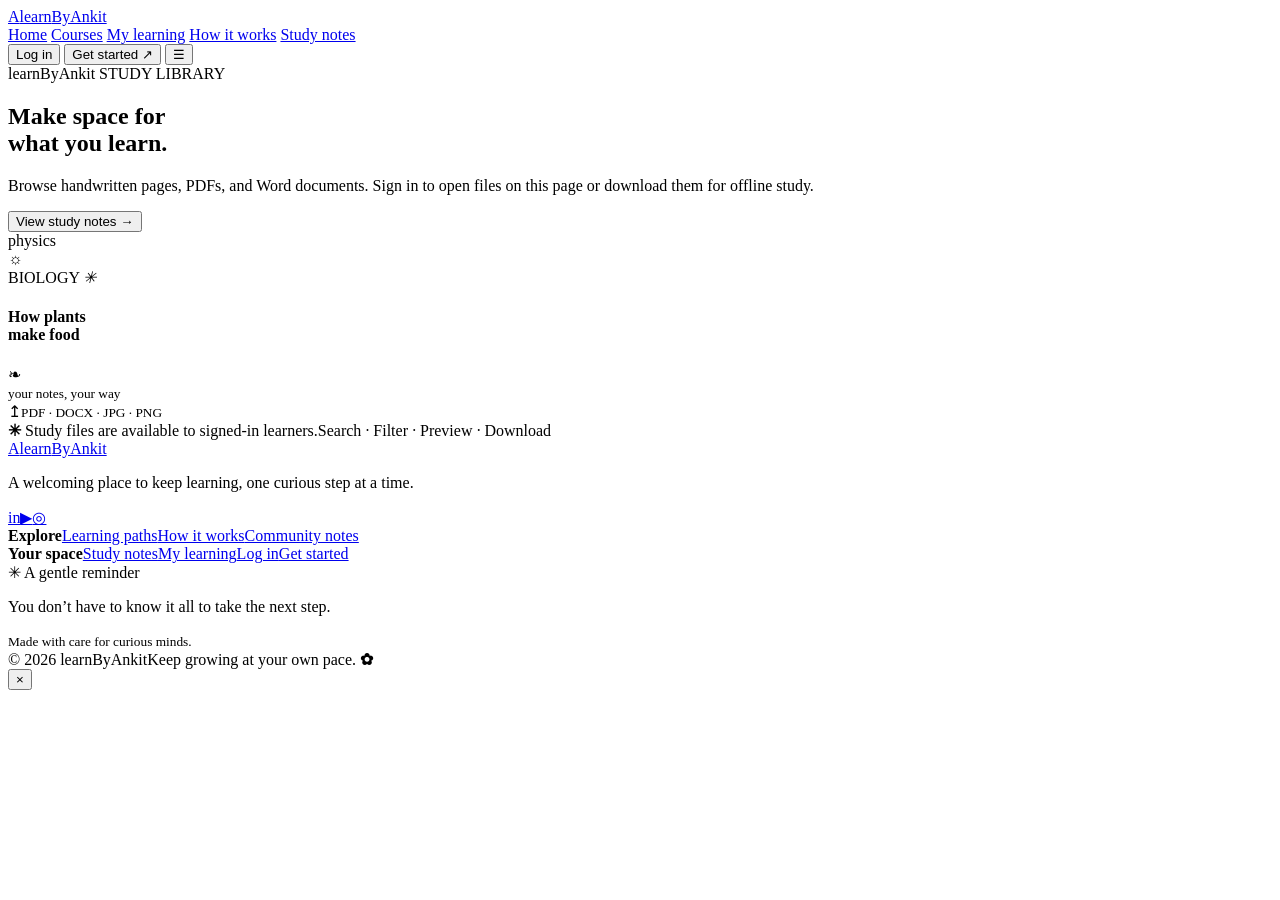
==== notes.html @ 1abc1a25 "Publish learnByAnkit: add notes.html" ====
<!doctype html>
<html lang="en">
<head>
<meta charset="utf-8">
<meta name="viewport" content="width=device-width, initial-scale=1">
<meta name="theme-color" content="#101820">
<title>Study notes · learnByAnkit</title>
<meta name="description" content="View and download handwritten study notes on learnByAnkit.">
<link rel="preconnect" href="https://fonts.googleapis.com">
<link rel="preconnect" href="https://fonts.gstatic.com" crossorigin>
<link href="https://fonts.googleapis.com/css2?family=DM+Sans:wght@400;500;600;700&family=Manrope:wght@400;500;600;700;800&display=swap" rel="stylesheet">
<link rel="stylesheet" href="styles.css?v=learnbyankit-1">
</head>
<body data-default-page="notes">
<header class="site-header">
  <a href="index.html#home" class="brand"><span class="brand-mark">A</span><span>learn<span class="brand-light">ByAnkit</span></span></a>
  <nav class="main-nav" id="mainNav" aria-label="Main navigation">
    <a href="index.html#home" data-page-link="home">Home</a>
    <a href="index.html#courses" data-page-link="courses">Courses</a>
    <a href="index.html#dashboard" data-page-link="dashboard">My learning</a>
    <a href="index.html#how" data-page-link="how">How it works</a>
    <a href="notes.html" data-page-link="notes">Study notes</a>
  </nav>
  <div class="header-actions">
    <button class="login-button" id="loginButton">Log in</button>
    <button class="small-primary" id="signupButton">Get started <span>↗</span></button>
    <button class="menu-toggle" id="menuToggle" aria-label="Open navigation" aria-controls="mainNav" aria-expanded="false">☰</button>
  </div>
</header>
<main id="appMain">
  <section class="notes-section section" id="notes" data-page-view="notes">
    <div class="notes-intro">
      <div>
        <div class="eyebrow section-eyebrow">learnByAnkit STUDY LIBRARY</div>
        <h2>Make space for<br><span>what you learn.</span></h2>
        <p>Browse handwritten pages, PDFs, and Word documents. Sign in to open files on this page or download them for offline study.</p>
        <div class="notes-actions">
          
          <button class="quiet-link" id="browseNotes">View study notes <span>→</span></button>
        </div>
      </div>
      <div class="notes-stack" aria-hidden="true">
        <div class="paper paper-back"><span>physics</span><div class="scribble-lines"></div><span class="paper-doodle">☼</span></div>
        <div class="paper paper-front"><span class="paper-subject">BIOLOGY <i>✳</i></span><h4>How plants<br>make food</h4><div class="handwritten-lines"><i></i><i></i><i></i><i></i></div><div class="leaf-doodle">❧</div><small>your notes, your way</small></div>
        <span class="upload-badge">↥<small>PDF · DOCX · JPG · PNG</small></span>
      </div>
    </div>
    <div class="notes-library-wrap" id="notesLibrary" aria-live="polite"></div>
    <div class="notes-bottom"><span><b>✳</b> Study files are available to signed-in learners.</span><span>Search <i>·</i> Filter <i>·</i> Preview <i>·</i> Download</span></div>
  </section>
</main>
<footer class="site-footer">
  <div class="footer-main">
    <div class="footer-brand"><a href="index.html#home" class="brand"><span class="brand-mark">A</span><span>learn<span class="brand-light">ByAnkit</span></span></a><p>A welcoming place to keep learning, one curious step at a time.</p><div class="social-row"><a href="index.html#home">in</a><a href="index.html#home">▶</a><a href="index.html#home">◎</a></div></div>
    <div class="footer-col"><b>Explore</b><a href="index.html#courses">Learning paths</a><a href="index.html#how">How it works</a><a href="notes.html">Community notes</a></div>
    <div class="footer-col"><b>Your space</b><a href="notes.html" id="footerUpload">Study notes</a><a href="index.html#dashboard">My learning</a><a href="#notes" id="footerLogin">Log in</a><a href="index.html#courses">Get started</a></div>
    <div class="footer-col footer-note"><span>✳ A gentle reminder</span><p>You don’t have to know it all to take the next step.</p><small>Made with care for curious minds.</small></div>
  </div>
  <div class="footer-bottom"><span>© 2026 learnByAnkit</span><span>Keep growing at your own pace. <b>✿</b></span></div>
</footer>
<div class="modal-backdrop hidden" id="modalBackdrop"><section class="modal" role="dialog" aria-modal="true" aria-labelledby="modalTitle"><button class="modal-close" id="modalClose" aria-label="Close">×</button><div id="modalBody"></div></section></div>
<div class="toast" id="toast" role="status"></div>
<input type="file" id="fileInput" accept="image/*,.pdf,.docx" multiple hidden>
<script src="config.js"></script>
<script type="module" src="app.js?v=learnbyankit-1"></script>
</body>
</html>
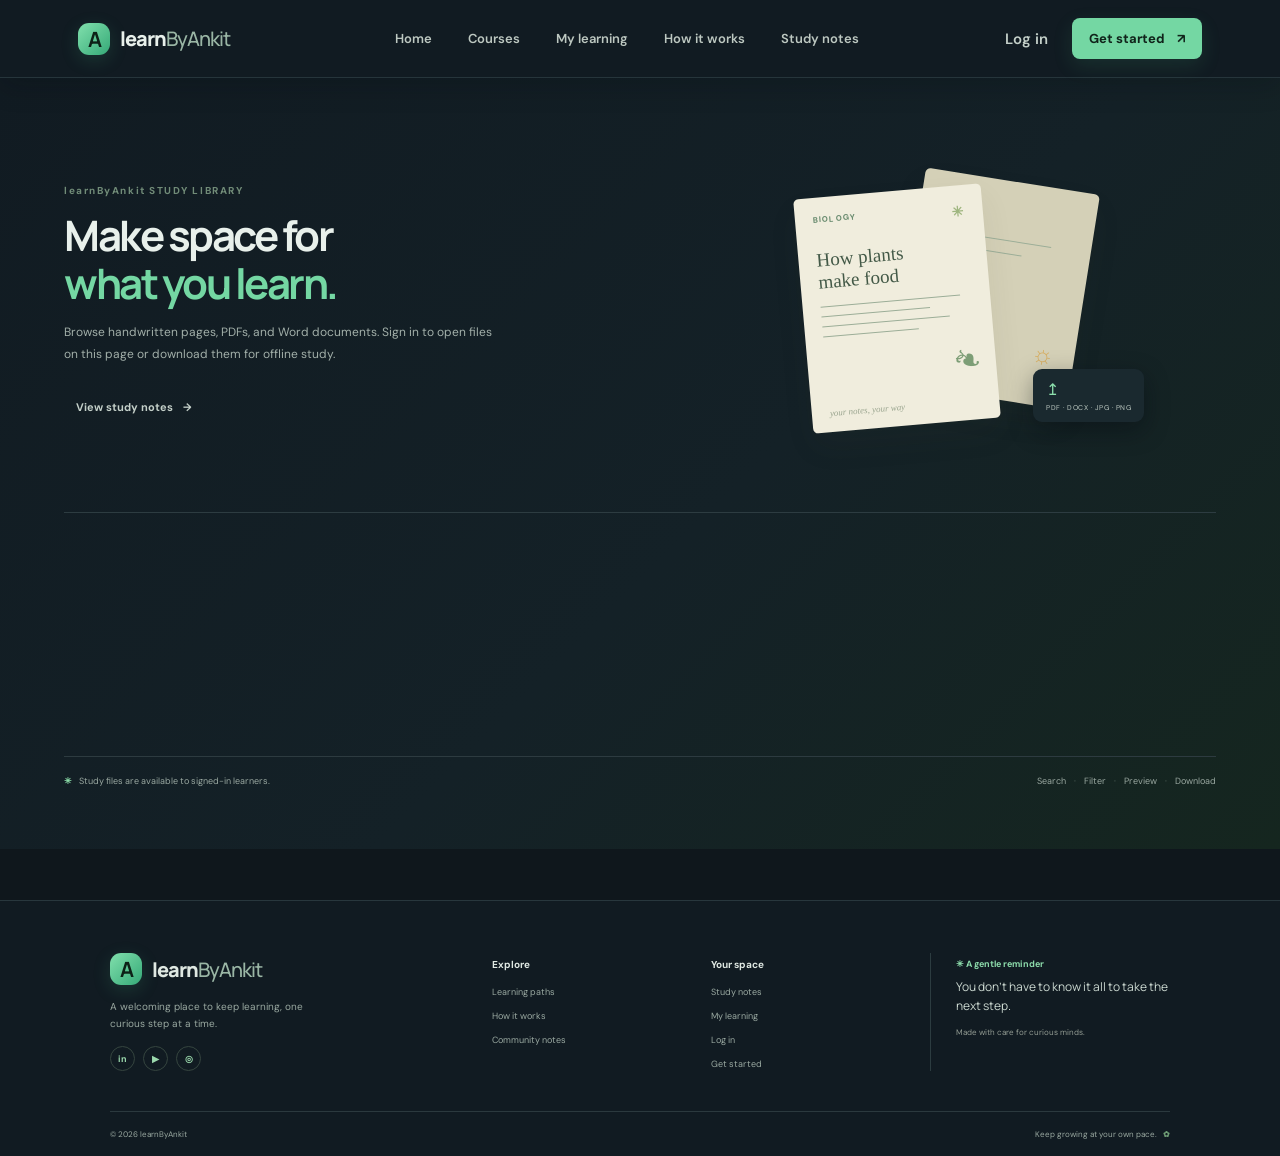
==== commit 38d80521: "Add course lecture pages and sign-in gate" ====
--- a/notes.html
+++ b/notes.html
@@ -9,7 +9,7 @@
 <link rel="preconnect" href="https://fonts.googleapis.com">
 <link rel="preconnect" href="https://fonts.gstatic.com" crossorigin>
 <link href="https://fonts.googleapis.com/css2?family=DM+Sans:wght@400;500;600;700&family=Manrope:wght@400;500;600;700;800&display=swap" rel="stylesheet">
-<link rel="stylesheet" href="styles.css?v=learnbyankit-1">
+<link rel="stylesheet" href="styles.css?v=learnbyankit-2">
 </head>
 <body data-default-page="notes">
 <header class="site-header">
@@ -62,7 +62,7 @@
 <div class="toast" id="toast" role="status"></div>
 <input type="file" id="fileInput" accept="image/*,.pdf,.docx" multiple hidden>
 <script src="config.js"></script>
-<script type="module" src="app.js?v=learnbyankit-1"></script>
+<script type="module" src="app.js?v=learnbyankit-2"></script>
 </body>
 </html>
 
--- a/styles.css
+++ b/styles.css
@@ -0,0 +1,299 @@
+:root{--ink:#202a35;--muted:#6f7984;--green:#287b62;--green-dark:#1e614d;--mint:#e5f2e8;--paper:#f7f8f4;--line:#e9ece7;--lilac:#f0edfb;--yellow:#faf2d7;--font:'DM Sans',sans-serif;--display:'Manrope',sans-serif}*{box-sizing:border-box}html{scroll-behavior:smooth}body{margin:0;background:#fff;color:var(--ink);font-family:var(--font);font-size:15px;-webkit-font-smoothing:antialiased}button,a{font:inherit}button{cursor:pointer}a{color:inherit;text-decoration:none}.site-header{height:78px;display:flex;align-items:center;justify-content:space-between;padding:0 max(6.1vw,28px);border-bottom:1px solid #f0f1ef;background:#fff;position:sticky;top:0;z-index:20}.brand{display:inline-flex;align-items:center;gap:10px;font-family:var(--display);font-size:20px;font-weight:800;letter-spacing:-1px}.brand-mark{height:32px;width:32px;border-radius:11px;background:#287b62;color:#fff;display:grid;place-items:center;font-size:21px;font-weight:700}.brand-light{font-weight:500;color:#668273}.main-nav{display:flex;align-items:center;gap:38px;margin-left:58px}.main-nav a{font-size:13px;font-weight:600;color:#626d77;transition:.2s}.main-nav a:hover{color:var(--green)}.header-actions{display:flex;gap:12px;align-items:center}.login-button,.quiet-link{border:0;background:transparent;color:#3d4b53;font-weight:600;padding:10px 12px}.small-primary{border:0;border-radius:8px;background:#27795f;color:white;padding:12px 17px;font-size:13px;font-weight:700;box-shadow:0 5px 14px #24795f24}.small-primary span{margin-left:9px}.menu-toggle{display:none;border:0;background:none;font-size:22px;color:var(--ink)}.hero{max-width:1240px;margin:auto;min-height:590px;display:grid;grid-template-columns:1fr 1fr;align-items:center;padding:62px 42px 56px;gap:35px}.hero-copy{padding-left:20px}.eyebrow{font-size:10px;letter-spacing:1.55px;font-weight:700;color:#53826c;display:flex;align-items:center;gap:9px}.eyebrow-dot{width:7px;height:7px;background:#83bb8d;border-radius:50%}h1,h2,h3,h4,p{margin-top:0}h1,h2{font-family:var(--display);letter-spacing:-2.5px}h1{font-size:60px;line-height:1.08;font-weight:700;margin:23px 0 20px}h1 span,h2 span{color:var(--green)}.hero-description{max-width:440px;font-size:16px;line-height:1.75;color:#69747f;margin-bottom:27px}.hero-actions{display:flex;gap:12px;align-items:center}.primary-button{display:inline-flex;align-items:center;justify-content:center;gap:19px;border:0;border-radius:7px;padding:14px 18px;background:var(--green);color:white;font-size:13px;font-weight:700;box-shadow:0 6px 14px #287b622b;transition:.2s}.primary-button:hover,.small-primary:hover{background:var(--green-dark);transform:translateY(-1px)}.outline-button{display:inline-flex;align-items:center;gap:10px;padding:13px 15px;border-radius:7px;border:1px solid #e2e7e2;background:#fff;color:#36444b;font-size:13px;font-weight:600}.play-icon{font-size:12px;color:var(--green)}.hero-proof{display:flex;align-items:center;gap:12px;margin-top:37px}.avatar-stack{display:flex;padding-left:2px}.avatar-stack span{height:28px;width:28px;border-radius:50%;border:2px solid white;background:#dae9dd;color:#32624c;display:grid;place-items:center;margin-left:-3px;font-weight:700;font-size:9px}.avatar-stack span:nth-child(2){background:#f3dec5;color:#936442}.avatar-stack span:nth-child(3){background:#e6def7;color:#69548e}.avatar-stack span:nth-child(4){background:#eff1ec;color:#587165}.hero-proof b,.hero-proof small{display:block}.hero-proof b{font-size:10px}.hero-proof small{font-size:9px;color:#879099;margin-top:3px}.proof-stars{font-size:9px;letter-spacing:1px;color:#dfa944;margin-left:3px}.hero-visual{position:relative;height:466px;border-radius:20px;background:#f2f5ed;overflow:hidden}.visual-glow{position:absolute;width:290px;height:290px;border-radius:50%;background:#e8eddf;top:55px;left:50%;transform:translateX(-50%)}.hero-orbit{position:absolute;border:1px solid #dfe7da;border-radius:50%;left:50%;top:52%;transform:translate(-50%,-50%)}.orbit-a{width:390px;height:330px}.orbit-b{width:450px;height:400px}.hero-illustration{position:absolute;left:0;right:0;bottom:0;height:350px;overflow:hidden}.sun-disc{position:absolute;top:22px;left:calc(50% - 100px);height:200px;width:200px;border-radius:50%;background:#f6dc98}.hill{position:absolute;bottom:-110px;border-radius:50% 50% 0 0}.hill-back{height:240px;width:630px;left:-130px;background:#d9ead7;transform:rotate(-4deg)}.hill-front{height:220px;width:650px;right:-170px;background:#c4ddca;transform:rotate(5deg)}.open-book{position:absolute;left:50%;bottom:32px;transform:translateX(-50%) rotate(-3deg);height:157px;width:258px;display:flex;filter:drop-shadow(0 18px 12px #476b4425)}.book-page{position:relative;width:50%;height:100%;background:#fffdf4;padding:16px 15px;color:#416451}.left-page{border-radius:10px 2px 3px 10px;transform:skewY(-4deg);border-right:1px solid #ebeadf}.right-page{border-radius:2px 10px 10px 3px;transform:skewY(4deg);padding-left:17px}.book-mark{font-size:19px;color:#76a57c}.book-page i{display:block;height:2px;width:74%;background:#d4ddcd;margin:9px 0}.book-page i:nth-of-type(2){width:88%}.book-page i:nth-of-type(3){width:65%}.book-page small{position:absolute;bottom:14px;font-family:Georgia,serif;font-style:italic;font-size:10px}.book-spine{position:absolute;height:144px;width:5px;background:#e7dfbf;left:calc(50% - 2px);top:8px;border-radius:50%}.book-scribble{font-family:Georgia,serif;font-size:16px;font-style:italic;line-height:1.15;color:#d58264;display:block;transform:rotate(-8deg);margin:2px 0 8px 3px}.sparkle{position:absolute;color:#79a580}.sparkle-a{top:88px;left:18%;font-size:24px}.sparkle-b{top:58px;right:20%;font-size:18px}.sparkle-c{top:210px;right:13%;font-size:27px}.plant{position:absolute;bottom:44px;width:60px;height:100px}.plant-left{left:16%}.plant-right{right:14%;transform:scale(.78)}.plant b{position:absolute;bottom:0;left:25px;width:6px;height:73px;background:#719770;border-radius:8px}.plant i{position:absolute;width:22px;height:11px;border-radius:100% 0 100% 0;background:#87ac7c;left:8px;bottom:39px;transform:rotate(18deg)}.plant i:nth-child(2){left:27px;bottom:55px;transform:rotate(-45deg)}.plant i:nth-child(3){left:9px;bottom:70px;transform:rotate(15deg)}.hero-caption,.floating-note{position:absolute;background:#fff;border:1px solid #edf0eb;box-shadow:0 9px 26px #263f3310;border-radius:10px;z-index:2;display:flex;align-items:center}.hero-caption{top:41px;left:30px;padding:12px;gap:10px}.caption-icon{height:29px;width:29px;border-radius:9px;display:grid;place-items:center;background:#eef4ea;color:#57946a}.hero-caption b,.hero-caption small,.floating-note b,.floating-note small{display:block}.hero-caption b,.floating-note b{font-size:10px}.hero-caption small,.floating-note small{font-size:8px;color:#89918f;margin-top:4px}.hero-caption>i{font-style:normal;color:#43815f;margin-left:15px}.floating-note{padding:10px 13px;gap:9px}.note-top{right:20px;top:98px}.note-bottom{bottom:31px;right:24px}.note-check,.note-emoji{height:25px;width:25px;border-radius:8px;display:grid;place-items:center;background:#eaf5e9;color:#4f9364;font-size:11px}.note-emoji{background:#f8eddb;color:#c08a48}.trust-strip{min-height:78px;background:#f8f9f6;border-top:1px solid #f0f1ed;border-bottom:1px solid #f0f1ed;display:flex;align-items:center;justify-content:center;gap:45px;padding:16px 20px}.trust-strip>span{font-size:9px;letter-spacing:1.25px;color:#8a948b;font-weight:700}.trust-strip>div{display:flex;align-items:center;gap:26px}.trust-strip b{font-family:var(--display);font-size:12px;color:#53645a}.trust-strip i{font-style:normal;color:#89b38a;font-size:12px}.section{max-width:1160px;margin:auto;padding:104px 42px}.courses-section{padding-top:106px;padding-bottom:105px}.section-intro{display:flex;align-items:flex-end;justify-content:space-between;margin-bottom:38px}.section-eyebrow{color:#718c78}.section-intro h2,.benefits-copy h2,.notes-intro h2{font-size:42px;line-height:1.13;margin:15px 0 0}.section-intro>p{max-width:350px;margin:0 0 4px;color:#79828a;font-size:13px;line-height:1.8}.course-grid{display:grid;grid-template-columns:repeat(3,1fr);gap:17px}.course-card{position:relative;overflow:hidden;min-height:270px;border-radius:11px;padding:20px 21px;isolation:isolate}.course-lilac{background:#f1edfa}.course-yellow{background:#f8f1dc}.course-green{background:#e9f2e8}.course-top,.course-bottom{position:relative;z-index:2;display:flex;align-items:center;justify-content:space-between}.course-icon{height:31px;width:31px;border:1px solid #ffffff9c;border-radius:9px;background:#ffffff72;display:grid;place-items:center;font-size:15px;color:#59637a}.course-tag{font-size:8px;letter-spacing:.9px;font-weight:700;color:#7b8187}.course-card h3{position:relative;z-index:2;font-family:var(--display);font-size:18px;margin:31px 0 8px;letter-spacing:-.5px}.course-card>p{position:relative;z-index:2;font-size:11px;line-height:1.6;color:#737c81;max-width:230px;margin-bottom:21px}.course-bottom{font-size:9px;color:#717a7b}.course-bottom i{font-style:normal;margin:0 3px}.course-bottom a{height:27px;width:27px;border:1px solid #ffffffc2;border-radius:50%;display:grid;place-items:center;background:#ffffff7a;font-size:13px}.course-art{position:absolute;z-index:1;opacity:.65;pointer-events:none}.art-code{right:-12px;bottom:26px;height:90px;width:108px;border-radius:8px;background:#d8d2ee;transform:rotate(-7deg);box-shadow:-9px 8px #e4dff3}.art-code span{position:absolute;top:23px;left:23px;font-size:30px;font-weight:700;color:#9b8ac4}.art-code i{position:absolute;top:20px;right:12px;width:15px;height:3px;background:#b0a2d0;box-shadow:0 11px #b0a2d0,0 22px #b0a2d0}.art-math{right:11px;bottom:22px;font-family:Georgia,serif;font-size:51px;color:#dfbc61;transform:rotate(10deg)}.art-math span{font-size:24px}.art-math i{font-size:18px;font-style:normal}.art-science{right:14px;bottom:21px;height:73px;width:80px;border:3px solid #9fbea0;border-radius:44% 56% 48% 52%;display:grid;place-items:center;color:#6e9a77;transform:rotate(-18deg)}.art-science span{font-family:Georgia,serif;font-size:18px}.art-science i{position:absolute;font-style:normal;right:-16px;top:-11px;font-size:22px}.art-science b{position:absolute;left:-15px;bottom:1px;width:25px;height:13px;border-radius:100% 0;background:#afd0a8;transform:rotate(30deg)}.center-link{text-align:center;margin-top:27px}.center-link a,.quiet-link{font-size:11px;color:#438163;font-weight:700}.center-link a span,.quiet-link span{padding-left:7px}.benefits-section{max-width:1160px;margin:0 auto;padding:50px 42px 100px;display:grid;grid-template-columns:1fr 1fr;align-items:center;gap:100px}.benefits-visual{height:365px;border-radius:16px;background:#f1f5ed;position:relative;overflow:hidden}.benefits-visual:before{content:'';position:absolute;inset:30px;border:1px solid #e2ebdf;border-radius:50%}.benefits-card{position:absolute}.benefit-card{position:absolute;z-index:2;left:36px;top:43px;width:284px;background:white;border-radius:11px;box-shadow:0 11px 26px #425b4412;display:flex;align-items:center;padding:15px;gap:13px}.progress-ring{width:46px;height:46px;border-radius:50%;border:4px solid #e4eee2;border-top-color:#60a878;border-right-color:#60a878;display:grid;place-items:center;color:#477b58;font-size:13px;font-weight:700;transform:rotate(20deg)}.progress-ring span{transform:rotate(-20deg)}.progress-ring small{font-size:8px;color:#9aa79c}.benefit-card b,.benefit-card small{display:block}.benefit-card b{font-size:10px}.benefit-card small{font-size:8px;color:#949d97;margin-top:4px}.tiny-check{margin-left:auto;color:#5c9a6d;background:#eff7ef;border-radius:50%;width:22px;height:22px;display:grid;place-items:center;font-size:10px}.benefits-paper{position:absolute;z-index:1;left:80px;top:133px;width:230px;height:177px;background:#fffdf3;box-shadow:0 12px 22px #52644412;border-radius:5px;padding:20px 22px;transform:rotate(5deg);display:flex;flex-direction:column;color:#5b705e;font-family:Georgia,serif;font-style:italic;font-size:14px}.benefits-paper i{font-style:normal;color:#c7a459;margin:1px 0 1px 5px}.benefits-paper b{margin-top:5px;font-size:16px;color:#416950}.benefits-paper em{color:#569269}.benefits-spark{position:absolute;right:75px;top:88px;font-size:29px;color:#91b486}.benefits-plant{position:absolute;right:47px;bottom:26px;width:50px;height:108px}.benefits-plant b{position:absolute;bottom:0;left:24px;width:5px;height:92px;background:#79a178;border-radius:5px}.benefits-plant i{position:absolute;bottom:46px;left:0;width:27px;height:14px;border-radius:100% 0;background:#96b68c;transform:rotate(22deg)}.benefits-plant i:nth-child(2){left:23px;bottom:67px;transform:rotate(-42deg)}.benefits-plant i:nth-child(3){left:0;bottom:82px;transform:rotate(24deg)}.benefits-copy h2{margin-top:15px}.benefits-lede{color:#79828a;line-height:1.75;font-size:13px;max-width:440px;margin:18px 0 25px}.benefit-list{display:grid;gap:16px}.benefit-list>div{display:flex;gap:14px;align-items:flex-start}.benefit-list>div>span{font-size:9px;color:#6ca17a;font-weight:700;padding-top:3px}.benefit-list p{margin:0}.benefit-list b,.benefit-list small{display:block}.benefit-list b{font-size:11px}.benefit-list small{font-size:10px;color:#808991;margin-top:5px;line-height:1.5}.stats-band{background:#f6f8f3;display:flex;justify-content:center;align-items:center;gap:40px;min-height:122px;border-top:1px solid #eff1eb;border-bottom:1px solid #eff1eb}.stats-band div{text-align:center}.stats-band strong,.stats-band span{display:block}.stats-band strong{font-family:var(--display);font-size:21px;letter-spacing:-.7px;color:#437555}.stats-band span{font-size:9px;color:#8a938c;margin-top:4px}.stats-band>i{font-style:normal;color:#97b49a;font-size:15px}.notes-section{max-width:1160px;margin:auto;padding:105px 42px 72px}.notes-intro{display:grid;grid-template-columns:1fr 1fr;align-items:center;gap:50px}.notes-intro h2{margin:15px 0 15px}.notes-intro p{font-size:12px;line-height:1.8;color:#77818a;max-width:430px}.notes-actions{display:flex;align-items:center;gap:16px;margin-top:24px}.notes-stack{height:300px;position:relative;display:flex;align-items:center;justify-content:center}.paper{position:absolute;border-radius:5px;box-shadow:0 15px 30px #45493113}.paper-back{height:218px;width:176px;background:#f3f0dc;right:24%;top:26px;transform:rotate(9deg);padding:20px;color:#7a826a;font-family:Georgia,serif;font-size:12px}.paper-front{height:235px;width:188px;background:#fffdf4;left:25%;top:37px;transform:rotate(-5deg);padding:17px 18px;color:#465f4d}.paper-subject{display:flex;justify-content:space-between;font-size:8px;letter-spacing:1.1px;font-family:var(--font);font-weight:700;color:#7a9878}.paper-subject i{font-style:normal;color:#9eb57e;font-size:14px}.paper-front h4{font-family:Georgia,serif;font-size:19px;font-weight:400;line-height:1.15;margin:17px 0 13px;color:#506849}.handwritten-lines i,.scribble-lines:before,.scribble-lines:after{display:block;height:1px;background:#d7dfd1;margin:9px 0;width:92%}.handwritten-lines i:nth-child(2){width:72%}.handwritten-lines i:nth-child(3){width:84%}.handwritten-lines i:nth-child(4){width:63%}.leaf-doodle{position:absolute;right:14px;bottom:41px;font-family:Georgia,serif;color:#9db98e;font-size:34px;transform:rotate(20deg)}.paper-front small{position:absolute;bottom:14px;font-family:Georgia,serif;font-style:italic;color:#9aa58f;font-size:9px}.paper-back span{font-style:italic}.scribble-lines{margin-top:24px}.scribble-lines:before,.scribble-lines:after{content:'';width:85%;margin:12px 0}.scribble-lines:after{width:65%}.paper-doodle{position:absolute;right:20px;bottom:37px;color:#d7ad5f;font-size:25px}.upload-badge{position:absolute;z-index:3;right:13%;bottom:32px;padding:10px 13px;background:white;border-radius:9px;box-shadow:0 7px 21px #293a2f1a;color:#57926a;font-size:16px}.upload-badge small{display:block;font-size:7px;color:#7c8680;letter-spacing:.5px;margin-top:3px}.notes-bottom{margin-top:24px;padding-top:18px;border-top:1px solid #edf0eb;display:flex;justify-content:space-between;align-items:center;color:#87918a;font-size:9px}.notes-bottom b{color:#69a071;margin-right:5px}.notes-bottom i{font-style:normal;margin:0 6px;color:#b8c0b8}.quote-section{position:relative;background:#eff5ed;padding:67px 24px;text-align:center;overflow:hidden}.quote-stars{font-size:11px;letter-spacing:3px;color:#dfa94a}.quote-section blockquote{font-family:var(--display);font-size:21px;letter-spacing:-.6px;line-height:1.6;max-width:620px;margin:17px auto 20px;color:#3b4d41}.quote-by{display:flex;justify-content:center;align-items:center;gap:9px;text-align:left}.quote-avatar{height:30px;width:30px;border-radius:50%;background:#d8e7d4;color:#548160;display:grid;place-items:center;font-weight:700;font-size:11px}.quote-by b,.quote-by small{display:block}.quote-by b{font-size:9px}.quote-by small{font-size:8px;color:#89928b;margin-top:3px}.quote-decoration{position:absolute;font-family:Georgia,serif;left:12%;top:19px;font-size:145px;line-height:1;color:#e1ecdf}.final-cta{position:relative;max-width:1160px;margin:76px auto 83px;min-height:325px;border-radius:15px;background:#eaf2e7;text-align:center;padding:55px 20px;overflow:hidden}.final-cta .eyebrow{justify-content:center}.cta-sun{margin:0 auto 12px;height:33px;width:33px;border-radius:11px;background:#fff;color:#9baf7b;display:grid;place-items:center}.final-cta h2{font-size:38px;line-height:1.1;margin:15px 0 11px}.final-cta p{font-size:11px;color:#78847a;margin-bottom:20px}.cta-doodle{position:absolute;right:12%;top:40px;font-size:74px;color:#cfdfca;transform:rotate(15deg)}.site-footer{background:#f9faf7;padding:52px max(8vw,38px) 0;border-top:1px solid #eff1ed}.footer-main{max-width:1060px;margin:0 auto 40px;display:grid;grid-template-columns:1.5fr .75fr .75fr 1.1fr;gap:55px}.footer-brand p{max-width:215px;margin:14px 0;color:#808a85;font-size:10px;line-height:1.65}.social-row{display:flex;gap:8px}.social-row a{height:25px;width:25px;border:1px solid #e4e9e1;border-radius:50%;display:grid;place-items:center;color:#66826b;font-weight:700;font-size:9px}.footer-col{display:flex;flex-direction:column;gap:12px;padding-top:5px}.footer-col b{font-size:10px;margin-bottom:3px}.footer-col a{font-size:9px;color:#7f8882}.footer-col a:hover{color:var(--green)}.footer-note{border-left:1px solid #e6ebe3;padding-left:25px;gap:8px}.footer-note>span{font-size:9px;color:#5b8d67;font-weight:700}.footer-note p{font-family:var(--display);font-size:12px;line-height:1.55;margin:0;color:#54645a}.footer-note small{font-size:8px;color:#939c93;margin-top:4px}.footer-bottom{max-width:1060px;margin:auto;border-top:1px solid #e9ece6;padding:17px 0;display:flex;justify-content:space-between;color:#929b93;font-size:8px}.footer-bottom b{color:#71a178;margin-left:4px}.modal-backdrop{position:fixed;inset:0;z-index:50;background:#17241db5;display:grid;place-items:center;padding:20px}.hidden{display:none!important}.modal{position:relative;background:white;border-radius:14px;width:min(100%,470px);padding:35px 36px 30px;box-shadow:0 24px 70px #09130d40;max-height:90vh;overflow:auto}.modal-close{position:absolute;right:15px;top:12px;border:0;background:#f3f5f1;height:30px;width:30px;border-radius:50%;font-size:20px;color:#647067}.modal-kicker{font-size:9px;color:#55906b;letter-spacing:1.2px;font-weight:700}.modal h2{font-family:var(--display);font-size:27px;letter-spacing:-1px;margin:11px 0}.modal-copy{font-size:11px;line-height:1.6;color:#7a847c;margin-bottom:20px}.form-field{display:block;margin:13px 0}.form-field span{display:block;font-size:10px;font-weight:700;margin-bottom:6px}.form-field input,.form-field select,.form-field textarea{width:100%;border:1px solid #e2e8e1;border-radius:7px;padding:11px 12px;font:inherit;font-size:12px;outline:none;background:#fff}.form-field input:focus,.form-field select:focus,.form-field textarea:focus{border-color:#78aa82;box-shadow:0 0 0 3px #dff0e2}.modal-submit{width:100%;margin-top:10px}.modal-switch{font-size:10px;color:#7e8980;text-align:center;margin:17px 0 0}.modal-switch button{border:0;background:none;color:var(--green);font-weight:700}.form-note{font-size:9px;line-height:1.5;color:#929b92;text-align:center;margin:13px 0 0}.upload-drop{padding:22px 14px;border:1px dashed #a9c8ae;border-radius:9px;background:#f7faf5;text-align:center;margin:14px 0}.upload-drop strong,.upload-drop small{display:block}.upload-drop strong{font-size:11px}.upload-drop small{font-size:9px;color:#89938b;margin-top:5px}.upload-drop button{margin-top:12px;border:0;background:#e7f1e6;color:#4f855c;border-radius:6px;padding:8px 11px;font-size:10px;font-weight:700}.toast{position:fixed;z-index:70;bottom:25px;left:50%;transform:translate(-50%,15px);opacity:0;pointer-events:none;background:#263a30;color:white;padding:12px 18px;border-radius:8px;font-size:11px;box-shadow:0 8px 24px #0002;transition:.25s}.toast.show{opacity:1;transform:translate(-50%,0)}.file-list{font-size:10px;line-height:1.7;color:#54765d;text-align:left;margin-top:9px}.fine-print{font-size:9px;color:#89938b;line-height:1.5}@media(max-width:900px){.site-header{padding:0 25px}.main-nav{gap:21px;margin-left:10px}.hero{padding:50px 28px;gap:15px;min-height:530px}.hero-copy{padding-left:0}h1{font-size:51px}.hero-visual{height:405px}.section,.notes-section{padding-left:28px;padding-right:28px}.benefits-section{padding-left:28px;padding-right:28px;gap:45px}.course-card{padding:17px;min-height:286px}.footer-main{gap:30px}.final-cta{margin-left:25px;margin-right:25px}}@media(max-width:680px){.site-header{height:65px;padding:0 18px}.brand{font-size:18px}.brand-mark{height:29px;width:29px}.main-nav{display:none;position:absolute;top:64px;left:0;right:0;background:white;padding:14px 20px 20px;box-shadow:0 12px 20px #10201010;margin:0;flex-direction:column;align-items:flex-start;gap:18px}.main-nav.open{display:flex}.header-actions{gap:6px}.login-button{font-size:12px;padding:8px}.small-primary{padding:10px 11px;font-size:11px}.menu-toggle{display:block;font-size:18px;margin-left:4px}.hero{display:flex;flex-direction:column;align-items:stretch;padding:49px 22px 32px;gap:30px}.hero-copy{padding:0}.eyebrow{font-size:9px}h1{font-size:48px;margin:19px 0 14px}.hero-description{font-size:14px;line-height:1.7}.hero-proof{margin-top:24px}.hero-visual{height:360px}.hero-caption{left:12px;top:17px}.note-top{right:10px;top:77px}.note-bottom{right:10px;bottom:18px}.hero-illustration{height:280px}.open-book{transform:translateX(-50%) rotate(-3deg) scale(.83);bottom:20px}.plant-left{left:9%}.plant-right{right:8%}.visual-glow{width:210px;height:210px;top:30px}.hero-orbit{top:47%}.orbit-a{width:300px;height:280px}.orbit-b{width:350px;height:340px}.trust-strip{display:block;text-align:center;padding:19px 10px}.trust-strip>span{display:block;margin-bottom:13px}.trust-strip>div{gap:8px;justify-content:center;flex-wrap:wrap}.trust-strip b{font-size:10px}.trust-strip i{font-size:9px}.section-intro{display:block}.section-intro h2,.benefits-copy h2,.notes-intro h2{font-size:36px}.section-intro>p{margin-top:15px}.courses-section{padding-top:72px;padding-bottom:68px}.course-grid{grid-template-columns:1fr;gap:12px}.course-card{min-height:246px;padding:20px}.course-card h3{margin-top:25px}.course-card>p{max-width:250px}.benefits-section{display:flex;flex-direction:column-reverse;gap:28px;padding:15px 22px 68px;align-items:stretch}.benefits-visual{height:310px}.benefit-card{left:20px;top:27px;width:270px}.benefits-paper{left:45px;top:115px;transform:rotate(5deg) scale(.9);transform-origin:top left}.benefits-plant{right:22px}.benefits-spark{right:45px}.stats-band{min-height:160px;flex-wrap:wrap;gap:16px 22px;padding:22px 12px}.stats-band div{min-width:90px}.stats-band strong{font-size:17px}.stats-band>i{font-size:10px}.notes-section{padding:72px 22px 53px}.notes-intro{grid-template-columns:1fr;gap:12px}.notes-intro p{font-size:12px}.notes-stack{height:275px}.paper-front{left:25%;top:28px}.paper-back{right:22%;top:16px}.upload-badge{right:9%;bottom:22px}.notes-bottom{display:block;line-height:2}.notes-bottom>span{display:block}.quote-section{padding:53px 22px}.quote-section blockquote{font-size:18px}.quote-decoration{left:3%;font-size:100px}.final-cta{margin:45px 17px 55px;padding:47px 15px;min-height:300px}.final-cta h2{font-size:34px}.cta-doodle{right:5%;top:22px;font-size:45px;opacity:.7}.site-footer{padding:39px 23px 0}.footer-main{grid-template-columns:1fr 1fr;gap:30px 20px}.footer-brand{grid-column:1/-1}.footer-note{padding-left:16px}.footer-bottom{gap:12px;line-height:1.5}.footer-bottom span:last-child{text-align:right}.modal{padding:32px 23px 24px}.hero-actions{gap:8px}.primary-button,.outline-button{padding:13px 12px;font-size:12px}.proof-stars{margin-left:auto}}@media(prefers-reduced-motion:reduce){html{scroll-behavior:auto}*,*:before,*:after{transition:none!important}}
+.share-option{display:flex;gap:10px;align-items:flex-start;padding:12px;border-radius:8px;background:#f7f9f5;margin:15px 0}.share-option input{margin:2px 0 0;accent-color:#287b62}.share-option b,.share-option small{display:block}.share-option b{font-size:10px}.share-option small{font-size:9px;color:#839087;line-height:1.5;margin-top:4px}.upload-drop.dragging{background:#edf6ed;border-color:#57936a}.saved-notes-list{display:grid;gap:8px;max-height:300px;overflow:auto}.saved-note{display:flex;align-items:center;gap:11px;padding:10px;border:1px solid #edf0eb;border-radius:8px}.saved-note-icon{width:35px;height:35px;border-radius:9px;background:#edf4ea;display:grid;place-items:center;color:#568462;font-size:11px;font-weight:700}.saved-note-info{flex:1;min-width:0}.saved-note-info b,.saved-note-info small{display:block;overflow:hidden;text-overflow:ellipsis;white-space:nowrap}.saved-note-info b{font-size:10px}.saved-note-info small{font-size:8px;color:#859087;margin-top:4px}.open-note{width:27px;height:27px;border:0;border-radius:50%;background:#f1f5ef;color:#4d815d}.no-notes{text-align:center;padding:25px 10px;display:grid;justify-items:center;gap:8px}.no-notes span{font-size:22px;color:#80a885}.no-notes b{font-size:11px}.no-notes small{font-size:9px;color:#869188}
+.note-action{border:1px solid #e4ebe1;background:white;color:#4c805a;border-radius:6px;padding:7px 9px;font-size:9px;font-weight:700}.delete-action{color:#ad5b53}.saved-note-info small+small{margin-top:4px}.toast-error{background:#8d403b}.modal code{font-size:10px;background:#f2f5f0;padding:2px 4px;border-radius:3px;overflow-wrap:anywhere}
+.course-lesson-list{display:grid;gap:8px}.course-lesson{display:flex;align-items:center;gap:11px;width:100%;text-align:left;padding:11px;border:1px solid #edf0eb;border-radius:8px;background:white;color:#2f3c34}.course-lesson:hover{background:#f7faf5;border-color:#c8ddc8}.lesson-number{height:28px;width:28px;flex:0 0 auto;border-radius:8px;background:#edf4ea;display:grid;place-items:center;color:#568462;font-size:10px;font-weight:700}.course-lesson b,.course-lesson small{display:block}.course-lesson b{font-size:10px}.course-lesson small{font-size:8px;color:#89938b;margin-top:4px}.course-lesson>span:nth-child(2){flex:1}.course-lesson>i{font-style:normal;color:#538a61}.back-to-course{border:0;background:none;color:#518360;font-size:10px;font-weight:700;padding:0 0 14px}.lesson-copy{font-size:12px}.lesson-code{overflow:auto;background:#f4f6f2;border:1px solid #ebefe9;border-radius:8px;padding:15px;color:#3f6c4a;font:11px/1.7 ui-monospace,Consolas,monospace;white-space:pre-wrap}
+
+.note-file-actions,.note-owner-actions{display:flex;align-items:center;gap:5px;flex:0 0 auto}.note-file-actions{margin-left:auto}.note-icon-action{display:grid;place-items:center;width:30px;height:30px;border:1px solid #e4ebe1;border-radius:7px;background:#fff;color:#4d815d;transition:background .15s,border-color .15s}.note-icon-action:hover,.note-download-link:hover{background:#eff6ed;border-color:#c8ddc8}.note-icon-action:disabled{opacity:.55;cursor:wait}.note-icon-action svg,.note-download-link svg{width:15px;height:15px;fill:none;stroke:currentColor;stroke-width:1.8;stroke-linecap:round;stroke-linejoin:round}.note-owner-actions .note-action{padding:6px 7px;font-size:8px}.wide-modal{width:min(100%,1000px)}.note-view-toolbar{display:flex;align-items:center;justify-content:space-between;gap:12px;margin:3px 0 13px}.note-back-button{border:0;background:transparent;padding:8px 0;color:#518360;font-size:10px;font-weight:700}.note-download-link{display:inline-flex;align-items:center;justify-content:center;gap:7px;border:1px solid #e2e8e1;border-radius:7px;background:#fff;color:#3f6f50;padding:8px 11px;font-size:10px;font-weight:700}.note-pdf-viewer{display:block;width:100%;height:min(72vh,760px);min-height:360px;border:1px solid #e6ebe4;border-radius:8px;background:#f5f7f3}.pdf-viewer-hint{margin:9px 0 0;text-align:center;color:#849087;font-size:9px}.note-image-preview{display:grid;place-items:center;min-height:260px;max-height:72vh;overflow:auto;border:1px solid #e6ebe4;border-radius:8px;background:#f5f7f3;padding:12px}.note-image-preview img{display:block;max-width:100%;max-height:68vh;object-fit:contain}.saved-note{gap:7px}@media(max-width:680px){.modal.wide-modal{width:100%;padding:31px 14px 18px}.note-pdf-viewer{height:68vh;min-height:300px}.note-owner-actions .note-action{padding:6px 5px;font-size:7px}.note-file-actions,.note-owner-actions{gap:3px}.note-icon-action{width:28px;height:28px}}
+:root{--ink:#1f2433;--muted:#687083;--green:#5b50df;--green-dark:#4539c5;--mint:#efedff;--paper:#faf9ff;--line:#e8e6f2;--lilac:#eeeaff;--yellow:#fff1df}body{background:#fbfaff;color:var(--ink);display:flex;flex-direction:column;min-height:100vh}main{display:flex;flex:1;flex-direction:column;min-height:calc(100vh - 78px)}main>[data-page-view]{width:100%;flex:0 0 auto}main>.page-view-hidden{display:none!important}.page-view-enter{animation:pageEnter .28s ease both}@keyframes pageEnter{from{opacity:0;transform:translateY(9px)}to{opacity:1;transform:translateY(0)}}.brand-mark{background:linear-gradient(135deg,#7266f5,#5145d4);box-shadow:0 5px 16px #574ae633}.brand-light{color:#655bd2}.small-primary,.primary-button{background:#5b50df}.small-primary:hover,.primary-button:hover{background:#4539c5}.main-nav{gap:12px;margin-left:30px}.main-nav a{padding:9px 12px;border-radius:999px;transition:background .18s,color .18s}.main-nav a.active,.main-nav a:hover{background:#efedff;color:#5145d4}.hero-visual{background:linear-gradient(145deg,#f2efff 0%,#e7e7ff 58%,#fff0dc 100%)}.visual-glow{background:#e6e3ff}.hill-back{background:#dbd8fa}.hill-front{background:#ced4f4}.sun-disc{background:#ffd99d}.plant b{background:#6974c7}.plant i{background:#818dd3}.trust-strip,.stats-band{background:#f5f3ff;border-color:#e9e6fb}.course-lilac{background:linear-gradient(135deg,#f0edff,#e8e6ff)}.course-yellow{background:linear-gradient(135deg,#fff5e5,#ffeed7)}.course-green{background:linear-gradient(135deg,#eaf7f4,#e3f1f6)}.course-card{transition:transform .2s,box-shadow .2s}.course-card:hover{transform:translateY(-5px);box-shadow:0 16px 34px #36305b17}.benefits-visual{background:#edf1ff}.benefit-card{box-shadow:0 11px 26px #35395a18}.stats-band strong,.benefit-list>div>span{color:#5b50df}.notes-section#notes{max-width:none;width:100%;margin:0;padding:76px clamp(22px,5vw,82px) 62px;background:linear-gradient(135deg,#f8f7ff 0%,#f2f4ff 54%,#f5fbf8 100%)}#notes .notes-intro,#notes .notes-library-wrap,#notes .notes-bottom{max-width:1160px;width:100%;margin-left:auto;margin-right:auto}#notes .notes-intro{padding:0 0 20px}.notes-library-wrap{margin-top:38px;padding:30px 0 4px;border-top:1px solid #e5e3f1;min-height:220px}.notes-library-heading{display:flex;align-items:center;justify-content:space-between;gap:22px;margin-bottom:22px}.notes-library-heading h3{font-family:var(--display);font-size:30px;letter-spacing:-1px;margin:10px 0 6px;color:#20243a}.notes-library-heading p{font-size:12px;color:#747b8b;margin:0;line-height:1.6}.notes-upload-button{width:auto;flex:0 0 auto}.notes-library-tabs{display:flex;gap:7px;border-bottom:1px solid #e6e5ef;margin-bottom:18px}.notes-tab{border:0;border-bottom:2px solid transparent;background:transparent;padding:11px 15px;color:#747b8b;font-size:11px;font-weight:700}.notes-tab.active{color:#5145d4;border-color:#6257e8}.notes-tools{display:grid;grid-template-columns:minmax(220px,1fr) 170px 165px auto;gap:10px;align-items:end;margin:16px 0}.notes-search{height:42px;display:flex;align-items:center;gap:10px;padding:0 12px;border:1px solid #e3e4ef;border-radius:9px;background:white}.notes-search svg{width:17px;height:17px;fill:none;stroke:#8589a0;stroke-width:1.8;stroke-linecap:round}.notes-search input{width:100%;border:0;outline:0;background:transparent;font:inherit;font-size:11px;color:var(--ink)}.notes-search:focus-within,.notes-filter select:focus{border-color:#8c83ed;box-shadow:0 0 0 3px #ebe9ff}.notes-filter{display:grid;gap:5px}.notes-filter span{font-size:9px;color:#7d8393;font-weight:700}.notes-filter select{height:42px;width:100%;padding:0 10px;border:1px solid #e3e4ef;border-radius:9px;background:white;color:#41465a;font:inherit;font-size:10px;outline:0}.notes-view-toggle{height:42px;border:1px solid #e3e4ef;border-radius:9px;background:white;color:#555b70;padding:0 12px;font-size:10px;font-weight:700}.notes-view-toggle span{font-size:15px;margin-right:4px;color:#5b50df}.notes-results{display:flex;justify-content:space-between;gap:10px;margin:18px 0 11px;color:#8a8e9d;font-size:9px}.notes-results span:first-child{color:#4d5369;font-weight:700}.notes-library-list{display:grid;grid-template-columns:repeat(2,minmax(0,1fr));gap:12px}.notes-library-list[data-layout=list]{grid-template-columns:1fr}.saved-note{display:flex;align-items:center;gap:12px;min-width:0;min-height:92px;padding:15px;border:1px solid #e5e5ef;border-radius:12px;background:#fff;box-shadow:0 5px 16px #28284808;transition:transform .18s,box-shadow .18s,border-color .18s}.saved-note:hover{transform:translateY(-2px);border-color:#d4d0f5;box-shadow:0 10px 24px #28284812}.saved-note-icon{width:44px;height:44px;flex:0 0 auto;border-radius:12px;background:#efedff;color:#574bd5;font-size:11px}.saved-note-info{flex:1;min-width:0}.saved-note-info b{font-size:12px;color:#25283a}.saved-note-info small{font-size:9px;color:#7e8494;margin-top:5px}.saved-note-info small+small{margin-top:4px}.saved-note-actions,.note-file-actions,.note-owner-actions{display:flex;align-items:center;gap:6px;flex:0 0 auto}.note-file-actions{margin-left:auto}.note-icon-action{display:grid;place-items:center;width:34px;height:34px;border:1px solid #e5e4f0;border-radius:8px;background:#fff;color:#5549d4;transition:background .15s,border-color .15s,transform .15s}.note-icon-action:hover,.note-download-link:hover{background:#efedff;border-color:#cfcaf7;transform:translateY(-1px)}.note-icon-action:disabled{opacity:.55;cursor:wait}.note-icon-action svg,.note-download-link svg{width:16px;height:16px;fill:none;stroke:currentColor;stroke-width:1.8;stroke-linecap:round;stroke-linejoin:round}.note-owner-actions .note-action{padding:8px 9px;font-size:9px;border-radius:7px}.note-action{border:1px solid #e4e4ef;background:#fff;color:#5145d4}.note-action:hover{background:#efedff}.delete-action{color:#bb5a66}.notes-empty-state,.notes-signin-state,.notes-error-state{min-height:225px;display:flex;flex-direction:column;align-items:center;justify-content:center;text-align:center;padding:28px;border:1px dashed #d6d4e9;border-radius:16px;background:#ffffffa8}.notes-empty-state>span,.notes-state-icon{display:grid;place-items:center;width:50px;height:50px;border-radius:15px;background:#efedff;color:#5b50df;font-size:22px;margin-bottom:12px}.notes-empty-state b,.notes-signin-state h3,.notes-error-state b{font-family:var(--display);font-size:20px;letter-spacing:-.5px;margin:4px 0;color:#25283a}.notes-empty-state small,.notes-signin-state p,.notes-error-state p{font-size:11px;color:#777e8e;line-height:1.6;margin:5px 0 16px}.notes-state-actions{display:flex;justify-content:center;align-items:center;gap:9px;flex-wrap:wrap;margin-top:8px}.notes-state-actions .primary-button,.notes-state-actions .outline-button{font-size:11px}.notes-state-actions .quiet-link{font-size:10px}.notes-loading{display:flex;justify-content:center;align-items:center;gap:10px;min-height:180px;color:#7a8091;font-size:11px}.loading-dot{width:8px;height:8px;border-radius:50%;background:#6c60e9;box-shadow:0 0 0 5px #eeecff;animation:dotPulse 1s infinite alternate}@keyframes dotPulse{to{opacity:.4;transform:scale(.8)}}.notes-error-state p{max-width:600px}.reader-open.notes-section#notes{padding-top:40px;padding-bottom:70px}.notes-section.reader-open .notes-intro,.notes-section.reader-open .notes-bottom{display:none}.notes-section.reader-open .notes-library-wrap{max-width:1400px;margin-top:0;padding-top:0;border-top:0}.note-reader-page{width:100%;margin:0 auto}.note-view-toolbar{display:flex;align-items:center;justify-content:space-between;gap:12px;margin:0 0 14px}.note-back-button{border:0;background:transparent;padding:9px 0;color:#5145d4;font-size:11px;font-weight:700}.note-download-link{display:inline-flex;align-items:center;justify-content:center;gap:7px;border:1px solid #e3e3ef;border-radius:8px;background:#fff;color:#5145d4;padding:10px 13px;font-size:10px;font-weight:700}.note-reader-heading{margin:5px 0 18px}.note-reader-heading h2{font-family:var(--display);font-size:32px;letter-spacing:-1px;margin:8px 0 4px;color:#25283a}.note-reader-heading p{font-size:10px;color:#818697;margin:0}.note-pdf-viewer{display:block;width:100%;height:min(82vh,1100px);min-height:480px;border:1px solid #e2e2ed;border-radius:12px;background:white;box-shadow:0 10px 32px #2828480d}.pdf-viewer-hint{margin:10px 0 0;text-align:center;color:#818697;font-size:10px}.note-image-preview{display:grid;place-items:center;min-height:360px;max-height:82vh;overflow:auto;border:1px solid #e2e2ed;border-radius:12px;background:white;padding:16px}.note-image-preview img{display:block;max-width:100%;max-height:78vh;object-fit:contain}.course-lesson{transition:background .18s,border-color .18s,transform .18s}.course-lesson:hover{transform:translateX(3px)}.final-cta{background:linear-gradient(130deg,#eeeaff,#e7efff 62%,#f3f8ef)}.quote-section{background:#f2f0ff}.site-footer{background:#f8f8fc;border-color:#e9e8f1}.form-field input:focus,.form-field select:focus,.form-field textarea:focus{border-color:#8c83ed;box-shadow:0 0 0 3px #ebe9ff}.modal-close{color:#555a70}.toast{background:#29274a}.toast-error{background:#8d403b}.wide-modal{width:min(100%,1000px)}.note-image-preview img{max-width:100%}.notes-section#notes.reader-open{min-height:calc(100vh - 78px)}
+.main-nav a:focus-visible,.primary-button:focus-visible,.outline-button:focus-visible,.note-icon-action:focus-visible,.note-action:focus-visible,.notes-tab:focus-visible,.notes-view-toggle:focus-visible{outline:3px solid #a9a1ff;outline-offset:2px}
+@media(max-width:900px){.main-nav{gap:4px;margin-left:10px}.main-nav a{padding:8px 9px;font-size:12px}.notes-tools{grid-template-columns:minmax(180px,1fr) 150px 145px}.notes-view-toggle{grid-column:3;justify-self:end}.notes-library-list{grid-template-columns:1fr}.saved-note{min-height:85px}}
+@media(max-width:680px){main{min-height:calc(100vh - 65px)}.main-nav{gap:18px}.main-nav a{padding:0;border-radius:0;background:transparent!important}.main-nav a.active{color:#5145d4}.notes-section#notes{padding:54px 18px 48px}.notes-library-wrap{margin-top:24px;padding-top:22px}.notes-library-heading{align-items:flex-start;flex-direction:column;gap:12px}.notes-library-heading h3{font-size:25px}.notes-upload-button{width:100%}.notes-tools{grid-template-columns:1fr 1fr;gap:9px}.notes-search{grid-column:1/-1}.notes-filter select{font-size:9px}.notes-view-toggle{grid-column:1/-1;justify-self:start}.notes-results{margin-top:14px}.notes-library-list{grid-template-columns:1fr}.saved-note{gap:8px;padding:11px;min-height:78px;flex-wrap:wrap}.saved-note-info{min-width:110px}.saved-note-info b{font-size:10px}.saved-note-actions,.note-file-actions,.note-owner-actions{gap:3px}.saved-note-actions{margin-left:auto}.note-icon-action{width:29px;height:29px}.note-owner-actions .note-action{padding:6px;font-size:8px}.note-reader-heading h2{font-size:25px}.note-pdf-viewer{height:75vh;min-height:360px}.note-image-preview{min-height:240px;padding:8px}.notes-section#notes.reader-open{padding-top:30px}.notes-signin-state{padding:22px 14px}.notes-state-actions{flex-direction:column;width:100%}.notes-state-actions button{width:100%}}
+@media(prefers-reduced-motion:reduce){.page-view-enter,.loading-dot{animation:none!important}.course-card:hover,.course-lesson:hover{transform:none}}
+:root{color-scheme:dark;--ink:#e8f0eb;--muted:#a0aea7;--green:#74d7a3;--green-dark:#43b980;--mint:#20372e;--paper:#111a20;--line:#2b3a40;--lilac:#282638;--yellow:#342d20}
+body{background:#0f171c;color:#e8f0eb}
+.site-header{background:#111b22;border-color:#26353b;box-shadow:0 8px 28px #050b0f33}
+.brand-mark{background:linear-gradient(135deg,#81e0ad,#35a977);color:#0d2117;box-shadow:0 5px 18px #48c4892b}
+.brand-light{color:#9ab6a5}
+.main-nav a{color:#bdc8c1}
+.main-nav a.active,.main-nav a:hover{background:#20372e;color:#8de4b2}
+.login-button,.quiet-link{color:#c4d0c9}
+.login-button:hover,.quiet-link:hover{color:#85dfad}
+.small-primary,.primary-button{background:#74d7a3;color:#10231a;box-shadow:0 7px 20px #4dc88a20}
+.small-primary:hover,.primary-button:hover{background:#91e7b8;color:#0c2016}
+.outline-button{background:#162229;border-color:#34443f;color:#dce7df}
+.hero-description,.section-intro>p,.notes-intro p,.benefits-lede{color:#a2afa9}
+.hero-visual{background:linear-gradient(145deg,#182831 0%,#1b302b 58%,#302b20 100%)}
+.visual-glow{background:#203a32}
+.hero-orbit{border-color:#344a42}
+.sun-disc{background:#e8bf73}
+.hill-back{background:#294238}
+.hill-front{background:#355243}
+.plant b{background:#83bd83}
+.plant i{background:#9bcb88}
+.hero-caption,.floating-note{background:#18262d;border-color:#33443e;box-shadow:0 10px 28px #050b0d5c;color:#e5eee8}
+.caption-icon,.note-check{background:#223c32;color:#8fe0af}
+.note-emoji{background:#3b3324;color:#efc77d}
+.book-page{background:#1d2d2a;color:#cae1ce;border-color:#374b40}
+.book-page i{background:#476155}
+.book-mark{color:#8ed5a2}
+.book-scribble{color:#e2b786}
+.book-spine{background:#36483d}
+.trust-strip,.stats-band{background:#141f25;border-color:#29383d}
+.trust-strip b{color:#d3dfd7}
+.trust-strip>span,.stats-band span{color:#92a19a}
+.trust-strip i,.stats-band>i,.stats-band strong,.benefit-list>div>span{color:#82dba9}
+.course-lilac{background:linear-gradient(135deg,#282638,#242b37)}
+.course-yellow{background:linear-gradient(135deg,#342d20,#2b2a24)}
+.course-green{background:linear-gradient(135deg,#1d342d,#1c302e)}
+.course-card{border:1px solid #35413d}
+.course-card h3{color:#edf3ef}
+.course-card>p,.course-tag,.course-bottom{color:#a7b3ad}
+.course-icon,.course-bottom a{background:#ffffff10;border-color:#ffffff24;color:#c1d5ca}
+.art-code{background:#302e42;box-shadow:-9px 8px #242b37}
+.art-code span{color:#a89be0}
+.art-math{color:#d6af63}
+.art-science{border-color:#80ad8a;color:#9ad1a0}
+.benefits-visual{background:#17242a}
+.benefits-visual:before{border-color:#2a3d39}
+.benefit-card{background:#1d2a30;box-shadow:0 11px 26px #050a0e55;color:#e5eee8}
+.progress-ring{border-color:#31433b;border-top-color:#77d6a2;border-right-color:#77d6a2;color:#a2e7b8}
+.progress-ring small,.benefit-card small,.benefit-list small{color:#9aa9a1}
+.tiny-check{background:#223b30;color:#8de0ac}
+.benefits-paper{background:#e7e2cc;color:#4b5e4a}
+.benefits-plant b{background:#669c70}
+.benefits-plant i{background:#8bb47d}
+.notes-section#notes{background:linear-gradient(135deg,#111b22 0%,#142127 56%,#15261f 100%)}
+.notes-library-wrap{border-color:#2d3c41}
+.notes-library-heading h3,.note-reader-heading h2{color:#edf3ef}
+.notes-library-heading p,.notes-results,.notes-reader-heading p{color:#9aa8a1}
+.notes-library-tabs{border-color:#2a3a3f}
+.notes-tab{color:#9aa8a1}
+.notes-tab.active{color:#8de2b0;border-color:#74d7a3}
+.notes-search,.notes-filter select,.notes-view-toggle{background:#152229;border-color:#34443f;color:#e0e9e3}
+.notes-search svg{stroke:#9eafa5}
+.notes-search input{color:#e8f0eb}
+.notes-search input::placeholder{color:#819087}
+.notes-search:focus-within,.notes-filter select:focus{border-color:#70c994;box-shadow:0 0 0 3px #74d7a320}
+.notes-filter span{color:#a1afa7}
+.notes-filter select option{background:#152229;color:#e8f0eb}
+.notes-view-toggle{color:#c4d0c9}
+.notes-view-toggle span,.notes-results span:first-child{color:#80dca8}
+.saved-note{background:#1a272d;border-color:#30413e;box-shadow:0 6px 18px #060c1040}
+.saved-note:hover{background:#1c2c31;border-color:#436254;box-shadow:0 12px 26px #050c104d}
+.saved-note-icon{background:#203a30;color:#91e0ad}
+.saved-note-info b{color:#e8f0eb}
+.saved-note-info small{color:#a0aea7}
+.note-icon-action,.note-download-link,.note-action{background:#18262c;border-color:#354741;color:#8de0ad}
+.note-icon-action:hover,.note-download-link:hover,.note-action:hover{background:#223b30;border-color:#4e7d61}
+.note-owner-actions .note-action{color:#9de5b6}
+.delete-action{color:#f19a9c!important;border-color:#5c3d42!important}
+.notes-empty-state,.notes-signin-state,.notes-error-state{background:#17242a;border-color:#405249}
+.notes-empty-state>span,.notes-state-icon{background:#203a30;color:#8de0ad}
+.notes-empty-state b,.notes-signin-state h3,.notes-error-state b{color:#e8f0eb}
+.notes-empty-state small,.notes-signin-state p,.notes-error-state p{color:#a1afa7}
+.notes-loading{color:#a4b1aa}
+.loading-dot{background:#74d7a3;box-shadow:0 0 0 5px #74d7a31c}
+.notes-section.reader-open .notes-library-wrap{border-color:transparent}
+.note-back-button{color:#90e0b1}
+.note-reader-heading p{color:#9baaa2}
+.note-pdf-viewer{background:#fff;border-color:#34443f;box-shadow:0 10px 32px #050a0e66}
+.pdf-viewer-hint{color:#a2afa8}
+.note-image-preview{background:#131f25;border-color:#30413e}
+.note-view-toolbar .note-download-link{background:#1a292e}
+.paper-back{background:#d4d0b7;color:#52644e}
+.paper-front{background:#f0eddd;color:#465f4d}
+.upload-badge{background:#1a292f;color:#8de0ad;box-shadow:0 8px 24px #050b0e66}
+.upload-badge small{color:#bdc9c2}
+.paper-front h4{color:#435947}
+.paper-subject{color:#66896c}
+.handwritten-lines i,.scribble-lines:before,.scribble-lines:after{background:#9cae98}
+.leaf-doodle{color:#7d9e76}
+.paper-doodle{color:#d7ad5f}
+.notes-bottom{border-color:#2d3b40;color:#9aa8a1}
+.notes-bottom b{color:#8bdca8}
+.notes-bottom i{color:#607269}
+.quote-section{background:#14211f;color:#e8f0eb}
+.quote-section blockquote{color:#d9e5dd}
+.quote-by small{color:#a0aea7}
+.quote-avatar{background:#244033;color:#a1e1b6}
+.quote-decoration{color:#1d302c}
+.final-cta{background:linear-gradient(135deg,#1b2d29,#1b2934 62%,#2b291f);color:#e8f0eb}
+.final-cta p{color:#a5b1aa}
+.cta-sun{background:#253d32;color:#8de0ad}
+.cta-doodle{color:#35463b}
+.site-footer{background:#111b22;border-color:#28373d;color:#dfe8e2}
+.footer-brand p,.footer-col a,.footer-bottom{color:#9aa9a1}
+.footer-col b{color:#e0e9e3}
+.footer-note{border-color:#2c3c40}
+.footer-note>span,.footer-col a:hover{color:#8cdbab}
+.footer-note p{color:#cbd8d0}
+.footer-bottom{border-color:#2b393e}
+.social-row a{border-color:#35453f;color:#9bd9ad}
+.modal-backdrop{background:#05090dcc}
+.modal{background:#18242b;color:#e8f0eb;border:1px solid #30413f;box-shadow:0 24px 70px #0009}
+.modal h2{color:#eef3ef}
+.modal-copy{color:#a4b1aa}
+.modal-close{background:#26353a;color:#dce7df}
+.form-field span{color:#dce7df}
+.form-field input,.form-field select,.form-field textarea{background:#111d23;border-color:#34443f;color:#e8f0eb}
+.form-field input::placeholder,.form-field textarea::placeholder{color:#87958d}
+.form-field input:focus,.form-field select:focus,.form-field textarea:focus{border-color:#74d7a3;box-shadow:0 0 0 3px #74d7a320}
+.modal-switch{color:#a6b2ab}
+.modal-switch button{color:#8de0ad}
+.form-note,.fine-print{color:#9ba9a2}
+.upload-drop{background:#172a25;border-color:#456852}
+.upload-drop strong{color:#e5eee8}
+.upload-drop small{color:#a2b0a8}
+.upload-drop button{background:#244334;color:#a4e5b9}
+.file-list{color:#a5dfb2}
+.course-lesson{background:#19272d;border-color:#30413e;color:#e4ede7}
+.course-lesson:hover{background:#20332e;border-color:#456b54}
+.lesson-number{background:#21382e;color:#91dfad}
+.course-lesson small{color:#a0aea7}
+.lesson-code{background:#111d23;border-color:#30413e;color:#a4dfb2}
+.back-to-course{color:#8de0ad}
+.toast{background:#263a30;color:#f1f6f2}
+.toast-error{background:#8d403b}
+.main-nav a:focus-visible,.primary-button:focus-visible,.outline-button:focus-visible,.note-icon-action:focus-visible,.note-action:focus-visible,.notes-tab:focus-visible,.notes-view-toggle:focus-visible{outline-color:#91e0ad}
+::selection{background:#74d7a355;color:#f4fff7}
+@media(max-width:680px){.main-nav.open{background:#111b22}.main-nav a.active{color:#8de0ad}.main-nav a{color:#d0dad4}.notes-search,.notes-filter select,.notes-view-toggle{background:#152229}.notes-library-heading h3{color:#edf3ef}}
+.master-control{display:flex;align-items:center;justify-content:space-between;gap:24px;margin:0 0 28px;padding:24px 28px;border:1px solid #345345;border-radius:16px;background:linear-gradient(135deg,#172a24,#1b292d);box-shadow:0 14px 36px #050b0f35}
+.master-control-copy{max-width:650px}
+.master-control-copy .eyebrow{color:#86ddb0}
+.master-control-copy h3{margin:8px 0 6px;color:#eff7f1;font-family:var(--display);font-size:24px;letter-spacing:-.7px}
+.master-control-copy p{margin:0;color:#afc0b6;font-size:12px;line-height:1.65}
+.master-control>.primary-button{flex:none}
+@media(max-width:680px){.master-control{align-items:stretch;flex-direction:column;padding:20px}.master-control>.primary-button{width:100%}}
+.auth-error{margin:12px 0 0;padding:11px 13px;border:1px solid #784843;border-radius:9px;background:#322221;color:#ffc9c2;font-size:12px;line-height:1.5}
+.note-docx-viewer{max-height:min(76vh,1050px);min-height:clamp(320px,58vh,680px);overflow:auto;padding:clamp(18px,4vw,56px);border:1px solid #dfe3eb;border-radius:12px;background:#fff;color:#283244;box-shadow:0 10px 32px #080b1812}
+.docx-reader-content{max-width:850px;margin:0 auto;font-size:16px;line-height:1.75;overflow-wrap:anywhere}
+.docx-reader-content p{margin:0 0 1em}
+.docx-reader-content h1,.docx-reader-content h2,.docx-reader-content h3,.docx-reader-content h4,.docx-reader-content h5,.docx-reader-content h6{margin:1.2em 0 .55em;color:#202a35;line-height:1.25}
+.docx-reader-content h1{font-size:2em}.docx-reader-content h2{font-size:1.65em}.docx-reader-content h3{font-size:1.35em}
+.docx-reader-content ul,.docx-reader-content ol{padding-left:1.6em;margin:0 0 1em}
+.docx-reader-content li{margin:.25em 0}
+.docx-reader-content table{width:100%;border-collapse:collapse;margin:1.2em 0;font-size:.95em}
+.docx-reader-content th,.docx-reader-content td{border:1px solid #d8deea;padding:9px 11px;vertical-align:top;text-align:left}
+.docx-reader-content th{background:#f1f2f8;font-weight:700}
+.docx-reader-content img{display:block;max-width:100%;height:auto;margin:16px auto}
+.docx-reader-content blockquote{margin:1em 0;padding:10px 16px;border-left:3px solid #7569e8;background:#f6f5ff}
+.docx-reader-content pre,.docx-reader-content code{white-space:pre-wrap;overflow-wrap:anywhere}
+.docx-reader-content a{color:#5145d4;text-decoration:underline}
+.docx-reader-status{min-height:210px;display:grid;place-items:center;text-align:center;color:#566174;font-size:14px;line-height:1.6}
+.docx-reader-hint{max-width:850px;margin:18px auto 0;color:#758092;font-size:11px;line-height:1.6}
+.note-pdf-viewer{height:clamp(320px,72vh,1050px);min-height:320px}
+@media(max-width:900px){.notes-section#notes{padding-left:clamp(20px,4vw,40px);padding-right:clamp(20px,4vw,40px)}.note-reader-page{width:100%}.notes-library-list{grid-template-columns:minmax(0,1fr)}}
+@media(max-width:680px){
+  .notes-section#notes{padding:38px 16px 42px}
+  .notes-section#notes.reader-open{padding-top:22px}
+  .notes-library-heading h3{font-size:clamp(22px,6vw,27px)}
+  .notes-tools{grid-template-columns:minmax(0,1fr) minmax(0,1fr);gap:9px}
+  .notes-search,.notes-view-toggle{grid-column:1/-1}
+  .notes-search{min-width:0}
+  .notes-filter{min-width:0}
+  .notes-filter select{width:100%;font-size:11px}
+  .notes-results{align-items:flex-start;flex-direction:column;gap:5px}
+  .saved-note{display:grid;grid-template-columns:40px minmax(0,1fr);align-items:center;gap:10px;padding:12px}
+  .saved-note-icon{width:40px;height:40px}
+  .saved-note-info{min-width:0}
+  .saved-note-info b{font-size:12px}
+  .saved-note-actions{grid-column:1/-1;display:flex;justify-content:flex-end;width:100%;margin:0}
+  .note-file-actions,.note-owner-actions{gap:6px}
+  .note-icon-action{width:36px;height:36px}
+  .note-owner-actions .note-action{padding:8px 10px;font-size:10px}
+  .note-view-toolbar{position:sticky;top:68px;z-index:2;padding:7px 0;background:#f5f6fb}
+  .note-download-link{padding:10px 12px;font-size:11px}
+  .note-reader-heading h2{font-size:clamp(23px,7vw,30px)}
+  .note-pdf-viewer{height:68svh;min-height:300px}
+  .note-docx-viewer{max-height:68svh;min-height:280px;padding:20px 15px}
+  .docx-reader-content{font-size:14px;line-height:1.7}
+  .docx-reader-content th,.docx-reader-content td{padding:7px}
+}
+@media(max-width:390px){
+  .notes-tools{grid-template-columns:minmax(0,1fr)}
+  .notes-search,.notes-view-toggle{grid-column:1}
+  .notes-view-toggle{justify-self:start}
+  .saved-note-actions{justify-content:flex-start}
+  .note-view-toolbar{gap:8px}
+  .note-download-link{padding:9px 10px;font-size:10px}
+  .docx-reader-content{font-size:13px}
+}
+@media(min-width:1200px){.note-reader-page{max-width:1440px}.notes-library-list[data-layout=grid]{grid-template-columns:repeat(2,minmax(0,1fr))}}
+
+@media(max-width:390px){
+  .site-header{padding-inline:12px}
+  .brand{gap:7px;font-size:15px;letter-spacing:-.7px;white-space:nowrap}
+  .brand-mark{width:27px;height:27px;font-size:18px}
+  .header-actions{gap:3px;flex:0 0 auto}
+  .login-button{padding:7px 5px;font-size:11px}
+  .small-primary{padding:8px;font-size:10px}
+  .small-primary span{margin-left:4px}
+  .menu-toggle{margin-left:0;padding:6px 3px}
+}
+
+.sr-only{position:absolute;width:1px;height:1px;padding:0;margin:-1px;overflow:hidden;clip:rect(0,0,0,0);white-space:nowrap;border:0}
+.course-filters{display:grid;grid-template-columns:minmax(200px,1fr) 190px 170px;gap:12px;align-items:end;margin:28px 0 8px}
+.course-search,.course-filter{height:46px;min-width:0;border:1px solid #34443f;border-radius:9px;background:#152229}
+.course-search{display:flex;align-items:center;gap:10px;padding:0 13px;color:#8de2b0}
+.course-search>span[aria-hidden=true]{font-size:22px;line-height:1}
+.course-search input{width:100%;min-width:0;border:0;outline:0;background:transparent;color:#e8f0eb;font:inherit;font-size:12px}
+.course-search input::placeholder{color:#819087}
+.course-filter{height:auto;display:grid;gap:5px;border:0;background:transparent}
+.course-filter>span{font-size:9px;color:#a1afa7;font-weight:700}
+.course-filter select{height:46px;width:100%;padding:0 12px;border:1px solid #34443f;border-radius:9px;background:#152229;color:#e0e9e3;font:inherit;font-size:11px}
+.course-search:focus-within,.course-filter select:focus{border-color:#70c994;box-shadow:0 0 0 3px #74d7a320;outline:0}
+.course-results{margin:0 0 13px;color:#9aa8a1;font-size:10px}
+.course-empty{padding:22px;border:1px dashed #405249;border-radius:12px;text-align:center;color:#a1afa7;font-size:12px}
+.dashboard-section{max-width:1160px;min-height:72vh;margin:0 auto;padding:88px 42px 100px}
+.dashboard-heading{display:flex;align-items:flex-end;justify-content:space-between;gap:20px;margin-bottom:32px}
+.dashboard-heading h2{font-family:var(--display);font-size:42px;letter-spacing:-2px;margin:12px 0 7px}
+.dashboard-heading p,.dashboard-subheading p{color:#a2afa9;font-size:12px;line-height:1.6;margin:0}
+.dashboard-stats{display:grid;grid-template-columns:repeat(3,minmax(0,1fr));gap:14px}
+.dashboard-stats article,.dashboard-course{border:1px solid #2d3c41;border-radius:14px;background:linear-gradient(145deg,#162329,#141f25);box-shadow:0 9px 28px #050b0d1a}
+.dashboard-stats article{padding:18px 20px}
+.dashboard-stats article>span{display:block;color:#a2afa9;font-size:10px}
+.dashboard-stats strong{display:block;margin-top:12px;color:#e8f0eb;font-family:var(--display);font-size:29px;letter-spacing:-1px}
+.dashboard-stats strong small{color:#91a098;font:500 12px var(--font)}
+.dashboard-subheading{display:flex;justify-content:space-between;align-items:flex-end;gap:16px;margin:36px 0 17px}
+.dashboard-subheading h3{margin:0 0 5px;font:700 20px var(--display);letter-spacing:-.5px}
+.dashboard-subheading .latest-quiz{padding:10px 13px;border:1px solid #30433a;border-radius:9px;background:#182821;color:#a9b8ae}
+.dashboard-subheading .latest-quiz b{color:#8de2b0}
+.dashboard-course-grid{display:grid;grid-template-columns:repeat(3,minmax(0,1fr));gap:14px}
+.dashboard-course{padding:18px}
+.dashboard-course-top{display:flex;align-items:center;justify-content:space-between;color:#9aa8a1;font-size:9px}
+.dashboard-course-icon{display:grid;place-items:center;width:34px;height:34px;border-radius:10px;background:#20372e;color:#8de2b0;font-weight:700}
+.dashboard-course h3{margin:19px 0 6px;font:700 17px var(--display);letter-spacing:-.4px}
+.dashboard-course>p{min-height:32px;margin:0 0 15px;color:#a2afa9;font-size:10px;line-height:1.55}
+.progress-track{height:6px;overflow:hidden;border-radius:99px;background:#26353b}
+.progress-track>span{display:block;height:100%;border-radius:inherit;background:linear-gradient(90deg,#55bd88,#91e7b8);transition:width .25s ease}
+.dashboard-course-actions{display:flex;align-items:center;justify-content:space-between;gap:8px;margin-top:18px}
+.dashboard-course-actions .primary-button{padding:10px 12px;font-size:10px}
+.dashboard-course-actions .quiet-link{padding:8px 4px;font-size:10px}
+.course-quiz-button{width:100%;justify-content:center;margin-top:14px}
+.quiz-question{margin:18px 0;padding:0;border:0}
+.quiz-question legend{display:flex;gap:10px;align-items:flex-start;color:#e7eee9;font-size:12px;font-weight:700;line-height:1.5}
+.quiz-question legend>span{flex:0 0 auto;color:#8de2b0;font-size:10px;padding-top:2px}
+.quiz-options{display:grid;gap:7px;margin:10px 0 0 27px}
+.quiz-options label{display:flex;align-items:center;gap:9px;padding:10px 12px;border:1px solid #33443e;border-radius:8px;background:#17242a;color:#cdd9d1;font-size:11px;cursor:pointer;transition:border-color .15s,background .15s}
+.quiz-options label:has(input:checked){border-color:#5bc98f;background:#1b3025}
+.quiz-options input{accent-color:#74d7a3}
+.quiz-feedback{color:#ffaaa0;font-size:10px}
+.quiz-review{display:grid;gap:9px;padding:0;list-style:none}
+.quiz-review li{display:grid;gap:4px;padding:11px 13px;border:1px solid #33443e;border-radius:8px;background:#17242a;font-size:10px}
+.quiz-review li span{color:#a2afa9;line-height:1.5}
+.quiz-review .answer-correct>b{color:#8de2b0}
+.quiz-review .answer-incorrect>b{color:#f2bd76}
+.quiz-result-actions{display:flex;gap:9px;margin-top:16px}
+.quiz-result-actions button{flex:1;justify-content:center}
+.quiz-history{display:grid;grid-template-columns:minmax(190px,.7fr) minmax(260px,1fr);gap:20px;margin-top:36px;padding-top:22px;border-top:1px solid #2d3c41}
+.quiz-history h3{margin:0 0 5px;font:700 18px var(--display)}
+.quiz-history>div>p,.quiz-history-empty{margin:0;color:#9aa8a1;font-size:10px;line-height:1.5}
+.quiz-history ul{display:grid;gap:7px;margin:0;padding:0;list-style:none}
+.quiz-history li{display:flex;align-items:center;justify-content:space-between;gap:12px;padding:10px 12px;border:1px solid #2d3c41;border-radius:8px;background:#141f25;color:#dce7df;font-size:10px}
+.quiz-history li span,.quiz-history li b,.quiz-history li small{display:block}
+.quiz-history li small{margin-top:3px;color:#91a098;font-size:9px}
+.quiz-history li>strong{color:#8de2b0}
+@media(max-width:900px){.dashboard-course-grid{grid-template-columns:repeat(2,minmax(0,1fr))}.course-filters{grid-template-columns:minmax(160px,1fr) 160px 140px}}
+@media(max-width:680px){.course-filters{grid-template-columns:1fr 1fr;gap:9px;margin-top:22px}.course-search{grid-column:1/-1}.dashboard-section{padding:58px 20px 72px}.dashboard-heading{align-items:flex-start;flex-direction:column}.dashboard-heading h2{font-size:36px}.dashboard-stats{grid-template-columns:1fr 1fr}.dashboard-stats article:last-child{grid-column:1/-1}.dashboard-course-grid{grid-template-columns:1fr}.dashboard-subheading{align-items:flex-start;flex-direction:column}.dashboard-course-actions{flex-wrap:wrap}.quiz-options{margin-left:0}.quiz-result-actions{flex-direction:column}.quiz-history{grid-template-columns:1fr;gap:13px}}
+@media(max-width:390px){.course-filters{grid-template-columns:1fr}.course-search{grid-column:1}.dashboard-stats{gap:8px}.dashboard-stats article{padding:14px}.dashboard-stats strong{font-size:24px}}
+
